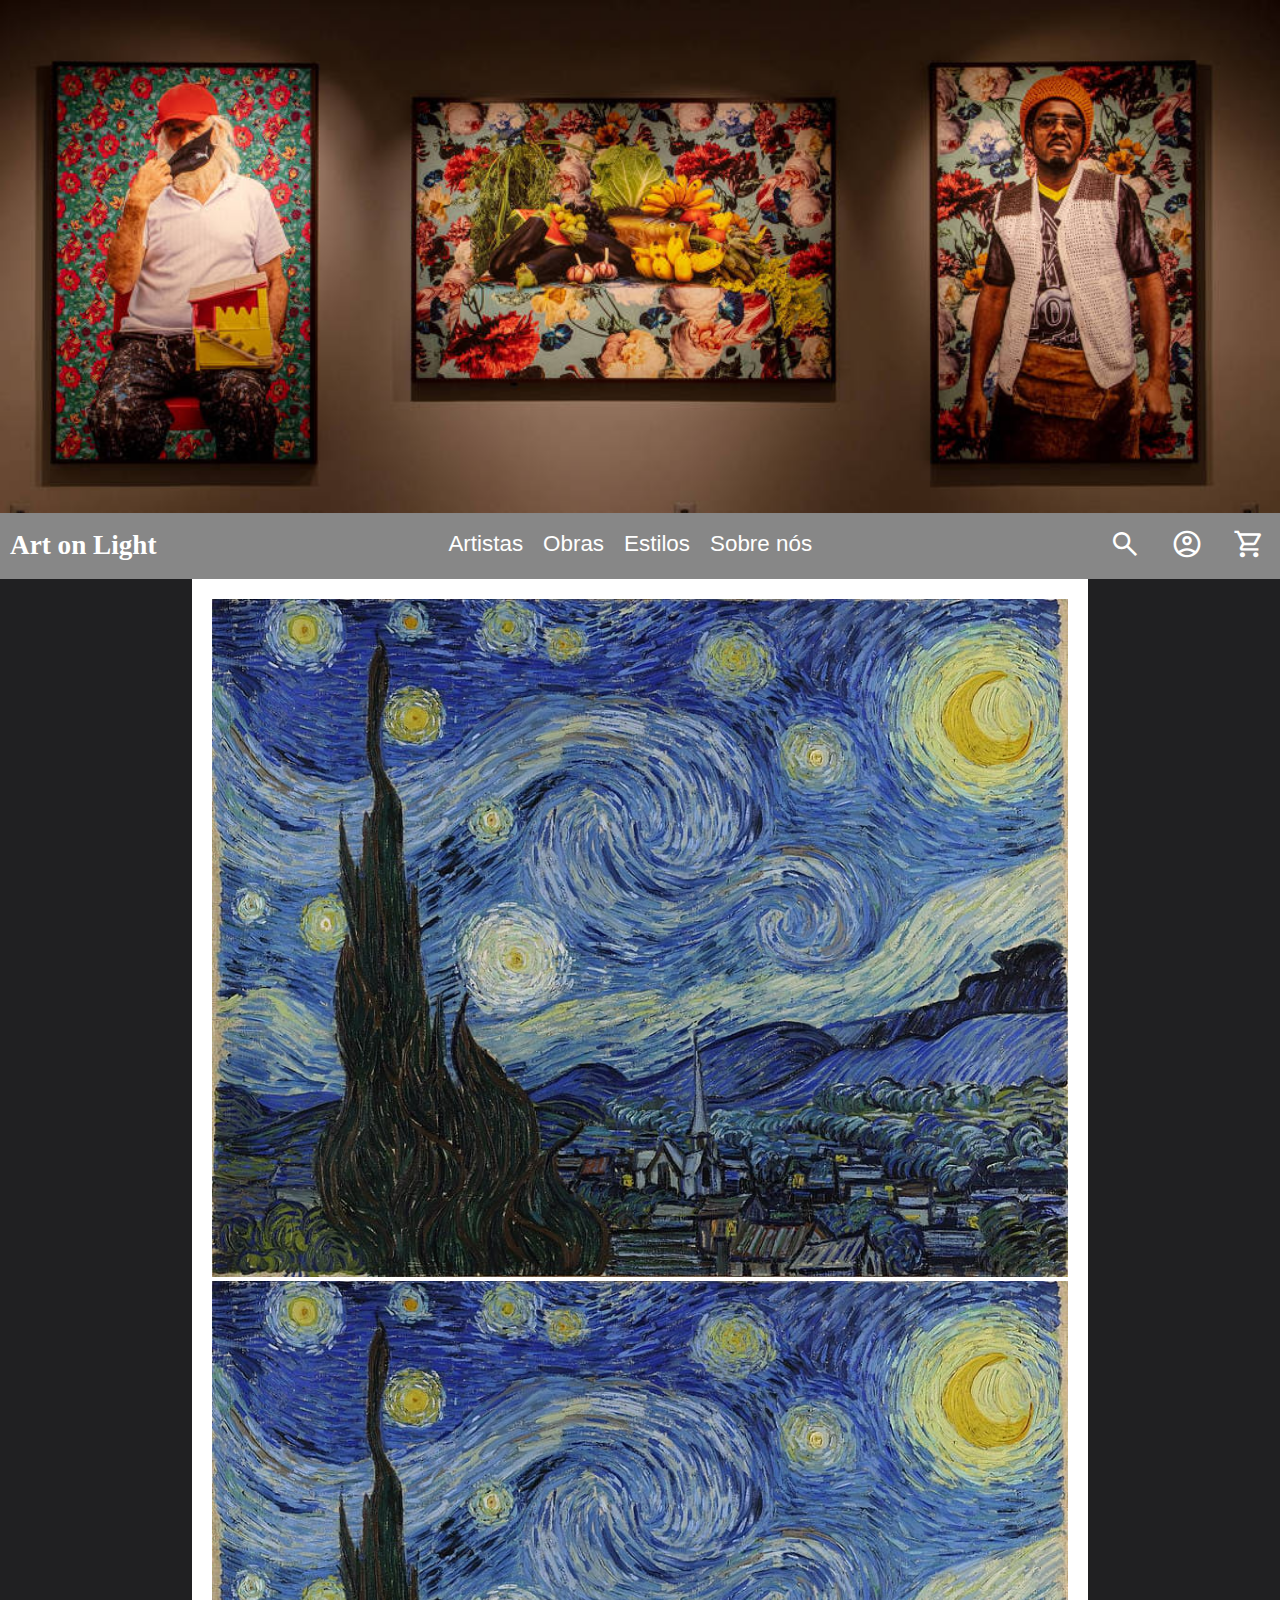
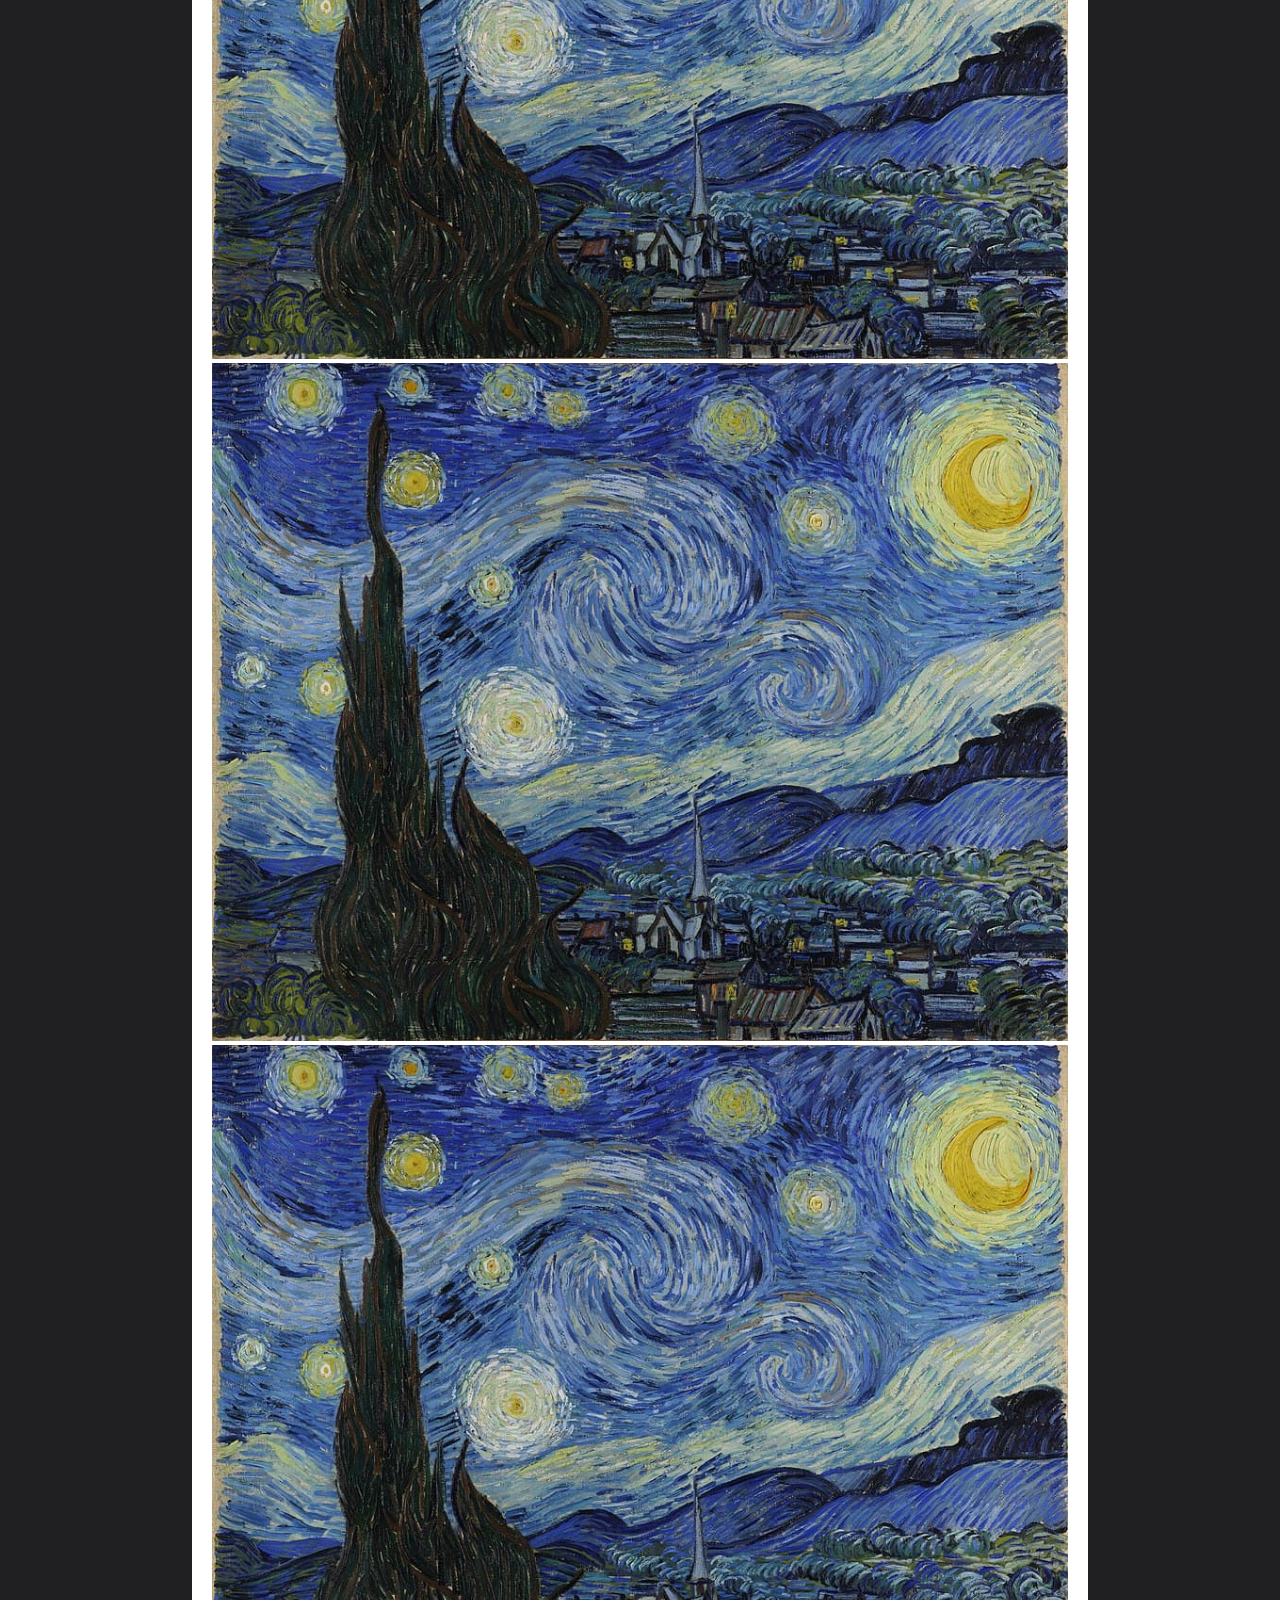
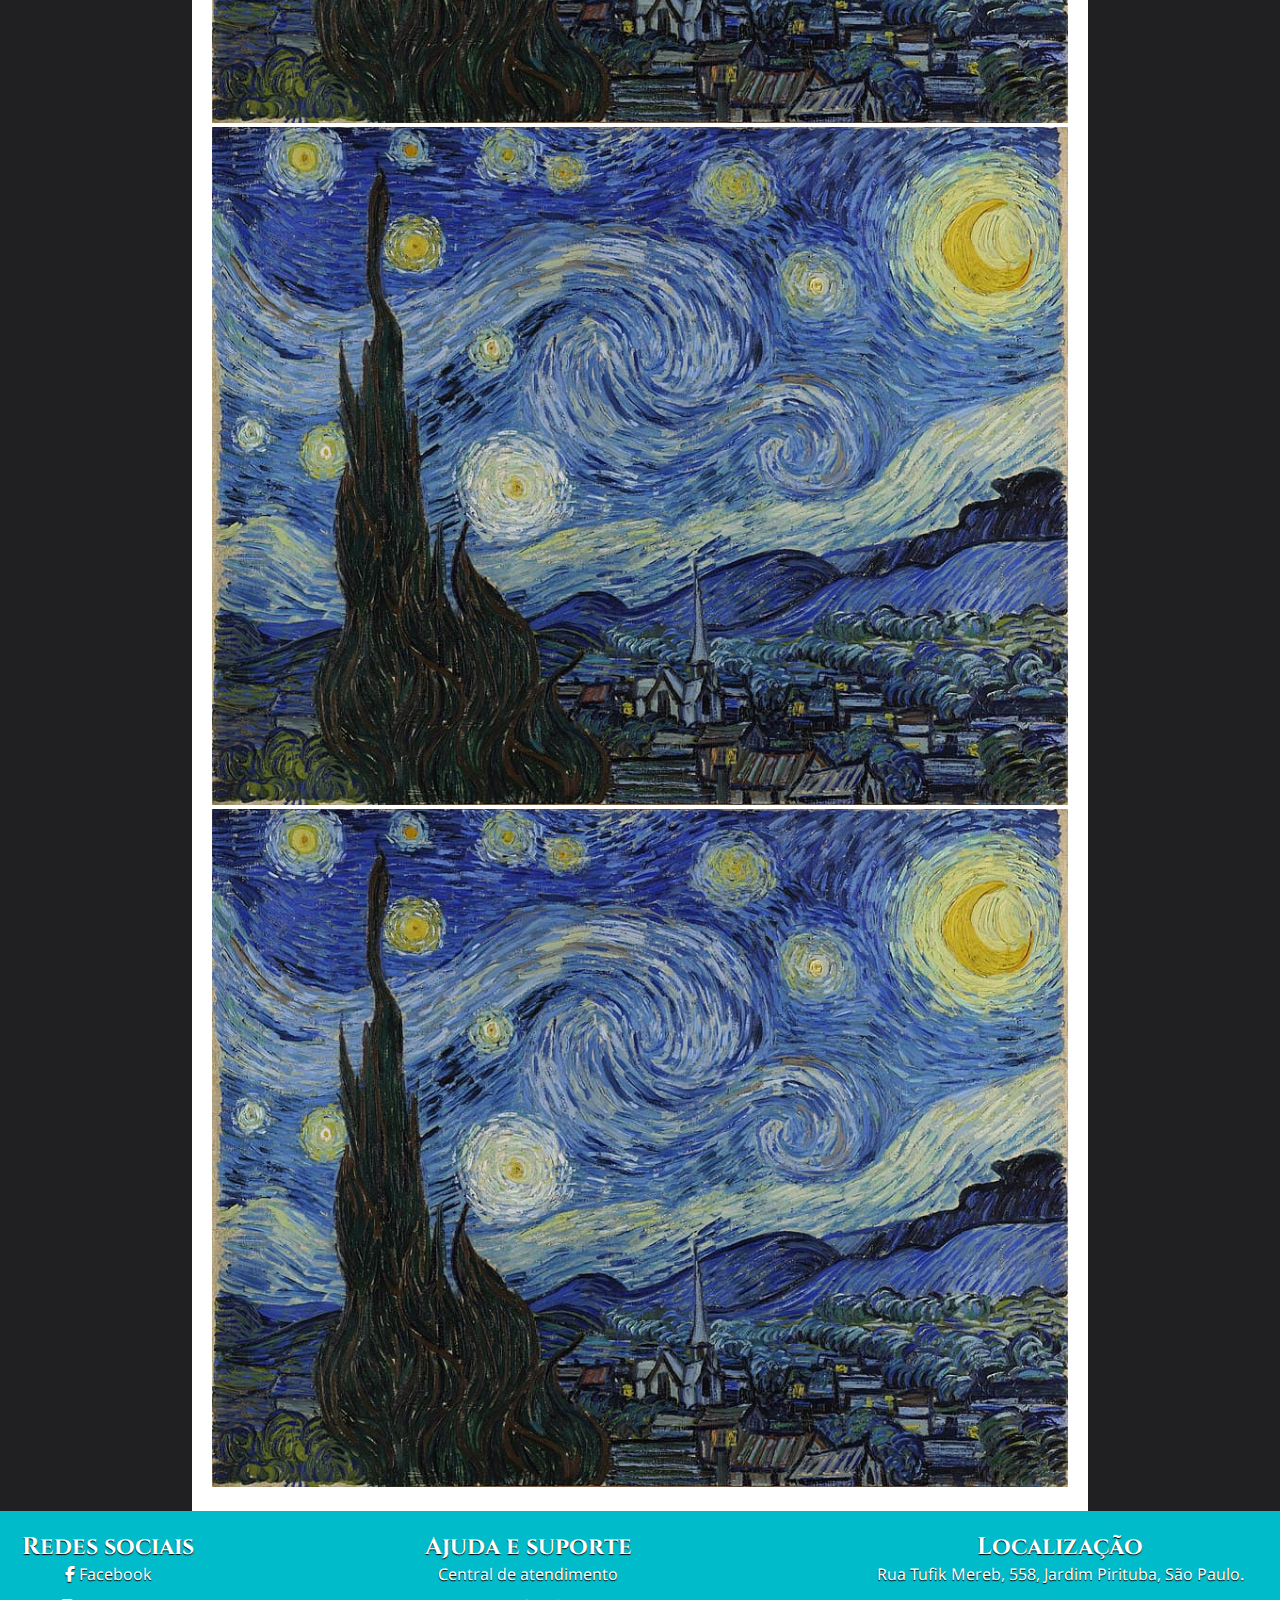
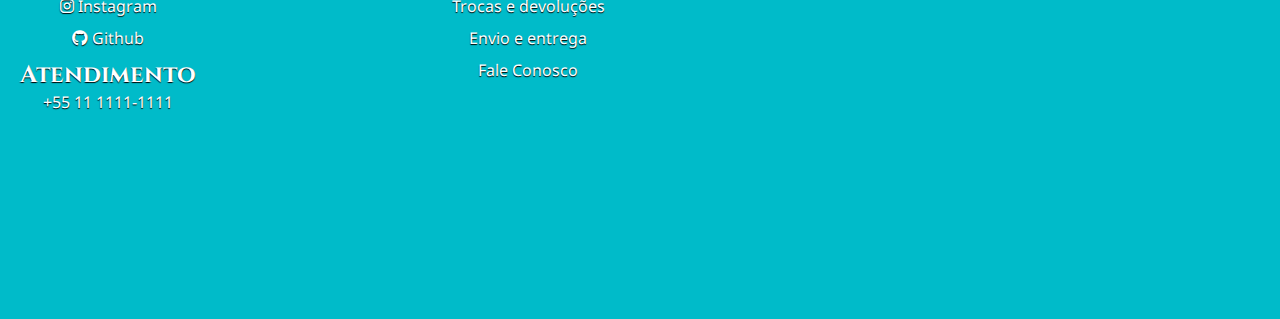
==== art_in_light/index.html @ b4e181e1 "Projeto Art on light" ====
<!DOCTYPE html>
<html lang="pt-br">
<head>
    <meta charset="UTF-8">
    <meta name="viewport" content="width=device-width, initial-scale=1.0">
    <title>Art in Light</title>
    <link rel="stylesheet" href="https://cdnjs.cloudflare.com/ajax/libs/font-awesome/6.7.2/css/all.min.css" integrity="sha512-Evv84Mr4kqVGRNSgIGL/F/aIDqQb7xQ2vcrdIwxfjThSH8CSR7PBEakCr51Ck+w+/U6swU2Im1vVX0SVk9ABhg==" crossorigin="anonymous" referrerpolicy="no-referrer" />
    <link rel="shortcut icon" href="imagens/favicon.ico" type="image/x-icon">
    <link href="https://fonts.googleapis.com/css2?family=Material+Symbols+Outlined" rel="stylesheet" />
    <link rel="stylesheet" href="style/style.css">
    <link rel="stylesheet" href="style/media-query.css">
</head>
<body>
    <script src="script/script.js"></script>
    <header>
        <img src="imagens/galeria.jpg"alt="Imagem">
    </header>
    <nav>
        <a href="#" >Art on Light</a>
        <menu id="itens" >
                <ul>
                    <li><a href="#">Artistas</a></li>
                    <li><a href="#">Obras</a></li>
                    <li><a href="#">Estilos</a>
                        <ul>
                            <li><a href="#">Surrealista</a></li>
                            <li><a href="#">Modernista</a></li>
                            <li><a href="#">Abstrata</a></li>
                            <li><a href="#">Realista</a></li>
                        </ul>
                    <li><a href="#">Sobre nós</a></li>
                </ul>
        </menu>
        <div class="menu-direita">
            <ul>
                <li><a href="#"><i class="material-symbols-outlined">search</i></a></li>
                <li><a href="#"><i class="material-symbols-outlined">account_circle</i></a></li>
                <li><a href="#"><i class="material-symbols-outlined">shopping_cart</i></a></li>
            </ul>
        </div>
    </nav>
    <main>
        <article>

            <div class="quadros"><img src="imagens/quadro.jpg" alt="quadro"></div>
            <div class="quadros"><img src="imagens/quadro.jpg" alt="quadro"></div>
            <div class="quadros"><img src="imagens/quadro.jpg" alt="quadro"></div>
            <div class="quadros"><img src="imagens/quadro.jpg" alt="quadro"></div>
            <div class="quadros"><img src="imagens/quadro.jpg" alt="quadro"></div>
            <div class="quadros"><img src="imagens/quadro.jpg" alt="quadro"></div>
            
        </article>
    </main>
    <footer>
        <div class="redes">
            <h3>Redes sociais</h3>
            <ul>
                <li><a href="#"><i class="fab fa-facebook-f"></i> Facebook</a></li>
                <li><a href="#"><i class="fa-brands fa-instagram"></i> Instagram</a></li>
                <li><a href="#"><i class="fa-brands fa-github"></i> Github</a></li>
            </ul>
            <h3>Atendimento</h3>
            <p>+55 11 1111-1111</p>
        </div>
        <div class="ajuda">
            <h3>Ajuda e suporte</h3>
            <a href="#">Central de atendimento</a>
            <a href="#">Trocas e devoluções</a>
            <a href="#">Envio e entrega</a>
            <a href="#">Fale Conosco</a>
        </div>
        <div class="localizacao">
            <h3>Localização</h3>
            <p>Rua Tufik Mereb, 558, Jardim Pirituba, São Paulo.
            </p>
            <iframe src="https://www.google.com/maps/embed?pb=!1m18!1m12!1m3!1d3660.4433364951647!2d-46.7196726!3d-23.4444677!2m3!1f0!2f0!3f0!3m2!1i1024!2i768!4f13.1!3m3!1m2!1s0x94cefbc7f1135559%3A0x78a8c48839ca7af3!2sRua%20Tufik%20Mereb%2C%20558%20-%20Jardim%20Pirituba%2C%20S%C3%A3o%20Paulo%20-%20SP%2C%2002985-000!5e0!3m2!1spt-BR!2sbr!4v1739665181590!5m2!1spt-BR!2sbr" width="400" height="300" style="border:0;" allowfullscreen="" loading="lazy" referrerpolicy="no-referrer-when-downgrade"></iframe>
        </div>
    </footer>
    
</body>
</html>
---- art_in_light/style/style.css ----
@charset "UTF-8";

@import url('https://fonts.googleapis.com/css2?family=Monsieur+La+Doulaise&display=swap');

@import url('https://fonts.googleapis.com/css2?family=Cinzel:wght@400..900&display=swap');

@import url('https://fonts.googleapis.com/css2?family=Noto+Serif:ital,wght@0,100..900;1,100..900&display=swap');

@import url('https://fonts.googleapis.com/css2?family=Noto+Sans:ital,wght@0,100..900;1,100..900&display=swap');

/* VARIÁVEIS DE COR E DE FONTE */
:root {
    --color01:#00747C;
    --color02:#00BBC9;
    --color03:#CACACA;
    --color04:#878787;
    --color05:#202022;
    --font-name: "Monsieur La Doulaise", serif;
    --font-head: "Cinzel", serif;
    --font-menu: "Noto Serif", serif;
    --font-text: "Noto Sans", sans-serif;
}

* {
    margin:0px;
    padding: 0px;
    box-sizing: border-box;
}


body{
    font-family: Arial, Helvetica, sans-serif;
    
}
/* CABEÇALHO */
header {
    display: block;
}

header img {
    display: block;
    width: 100%;
}

/* CORPO DO MENU */
nav {
    display: flex;
    flex-flow: column nowrap;
    background-color: var(--color03);
    text-align: center;
}

nav > a {
    display: block;
    background-color: var(--color04);
    color: white;
    text-decoration: none;
    font-family:'Times New Roman', Times, serif;
    font-size: 1.3em;
    font-weight: bold;
    margin: 3px 0px;
    padding: 10px;
    
}


/* MENU */
menu {
    display: flex;
    flex-flow: column nowrap;
    
}

menu#itens > a:hover {
    background-color: var(--color05);
}

menu > ul {
    list-style-type: none;
    
}

menu > ul > li > a {
    display: block;
    background-color: var(--color04);
    padding: 10px;
    margin-bottom: 3px;
    color: white;
    text-decoration: none;


}

menu > ul > li > a:hover {
    background-color: var(--color05);
}

menu > ul > li > ul {
    list-style-type: none;
   
}

menu > ul > li > ul > li {
    list-style-type: none;
}

menu > ul > li > ul > li > a {
    display: block;
    background-color: var(--color03);
    padding: 10px;
    margin-bottom: 3px; 
    color: black;
    text-decoration: none;

}

menu > ul > li > ul > li > a:hover {
    background-color: var(--color04);
    color: white;
}

.menu-direita > ul {
    list-style-type: none;
}

.menu-direita > ul > li > a {
    display: block;
    background-color: var(--color04);
    padding: 10px;
    margin-bottom: 3px;
    color: white;
    text-decoration: none;
}

div.menu-direita > ul > li > a:hover {
    background-color: var(--color05);
}
/* DROPDOWN MENU*/

menu > ul > li > ul {
    display: none;
}

menu > ul > li:hover > ul{
    display: block;
    background-color: #878787;
}

menu > ul > li > ul > li > a {
    display: block;
}
/* CORPO */

main {
    display: block;
    margin: auto;
}

article {
    display: flex;
    flex-direction: column;
}

.quadros {
    width: 100%;
}

.quadros > img {
    margin: auto;
    width: 100%;
}

/* RODAPÉ */
footer {
    background-color: var(--color02);
    text-align: center;
    padding: 10px;
    color: white;
    text-shadow: 0px 1px 1px black;
}

footer h3 {
    font-family: var(--font-head);
    font-size: 1.5em;
}

footer p {
    font-family: var(--font-text);
}

.redes {
    margin-bottom: 20px;
}

.redes > ul > li {
    list-style-type: none;
}

.redes > ul > li > a {
    
    font-family: var(--font-text);
    text-decoration: none;
    color: white;
    font-size: 1em;
}

.redes > ul > li > a:hover {
    text-decoration: underline;
} 

.ajuda {
    margin-bottom: 20px;
}

.ajuda > a {
    display: block;
    font-family: var(--font-text);
    text-decoration: none;
    color: white;
    font-size: 1em;
}

.ajuda > a:hover {
    text-decoration: underline;
}

.localizacao > p {
    margin-bottom: 10px;
}
---- art_in_light/style/media-query.css ----
@charset "UTF-*";

/* VARIÁVEIS DE COR E DE FONTE */
:root {
    --color01:#00747C;
    --color02:#00BBC9;
    --color03:#CACACA;
    --color04:#878787;
    --color05:#202022;
    --font-name: "Monsieur La Doulaise", serif;
    --font-head: "Cinzel", serif;
    --font-menu: "Noto Serif", serif;
    --font-text: "Noto Sans", sans-serif;
}

@media screen and (min-width: 768px) and (max-width: 992px) {
    body {
        background-color: var(--color05);
    }
    
    main{
        width: 80vw;
        padding: 20px;
        background-color: white;
    }
    
}

@media screen and (min-width: 992px){
    /* NAV */
    nav {
        display: flex;
        flex-flow: row nowrap;
        justify-content: space-between;
        align-items: center;
        position: relative;
        background-color: var(--color04);
    }
    nav > a{
        display:block;
        font-size: 1.7em;
        margin: 3px 0px;
    }
    /* MENU */
    menu {
        display: flex;
        flex-flow: row nowrap;

    }
    
    menu > ul {
        display: flex;
        flex-flow: row nowrap;
    }
    menu > ul > li > a {
        font-size: 1.4em;
        padding: 10px;
    
    }

    /* DROPDOWN MENU*/

    menu > ul > li > ul {
        display: none;
        position: absolute;

    }

    menu > ul > li > ul > li > a {
        font-size: 1.4em;

    }

    /* MENU-DIREITA */
    .menu-direita > ul {
        display: flex;
        flex-flow: row nowrap;

    }
    
    .menu-direita > ul > li > a {
        padding: 10px;
        margin: 5px 5px;
        
    }

    .menu-direita > ul > li > a > i{
        font-size: 2em;
    }

    .menu-direita > ul > li > ul > li{
        text-align: center;
    }
    
    /* CORPO */

    body {
        background-color: var(--color05);

    }
    main {
        display: block;
        width: 70vw;
        background-color: white;
        padding: 20px;
    }
    /* RODAPÉ */
    footer {
        display: flex;
        padding: 20px;
        justify-content: space-between;
    }
    
    .redes > ul > li {
        margin-bottom: 10px;
    }

    .ajuda a {
        margin-bottom: 10px;
    }

}
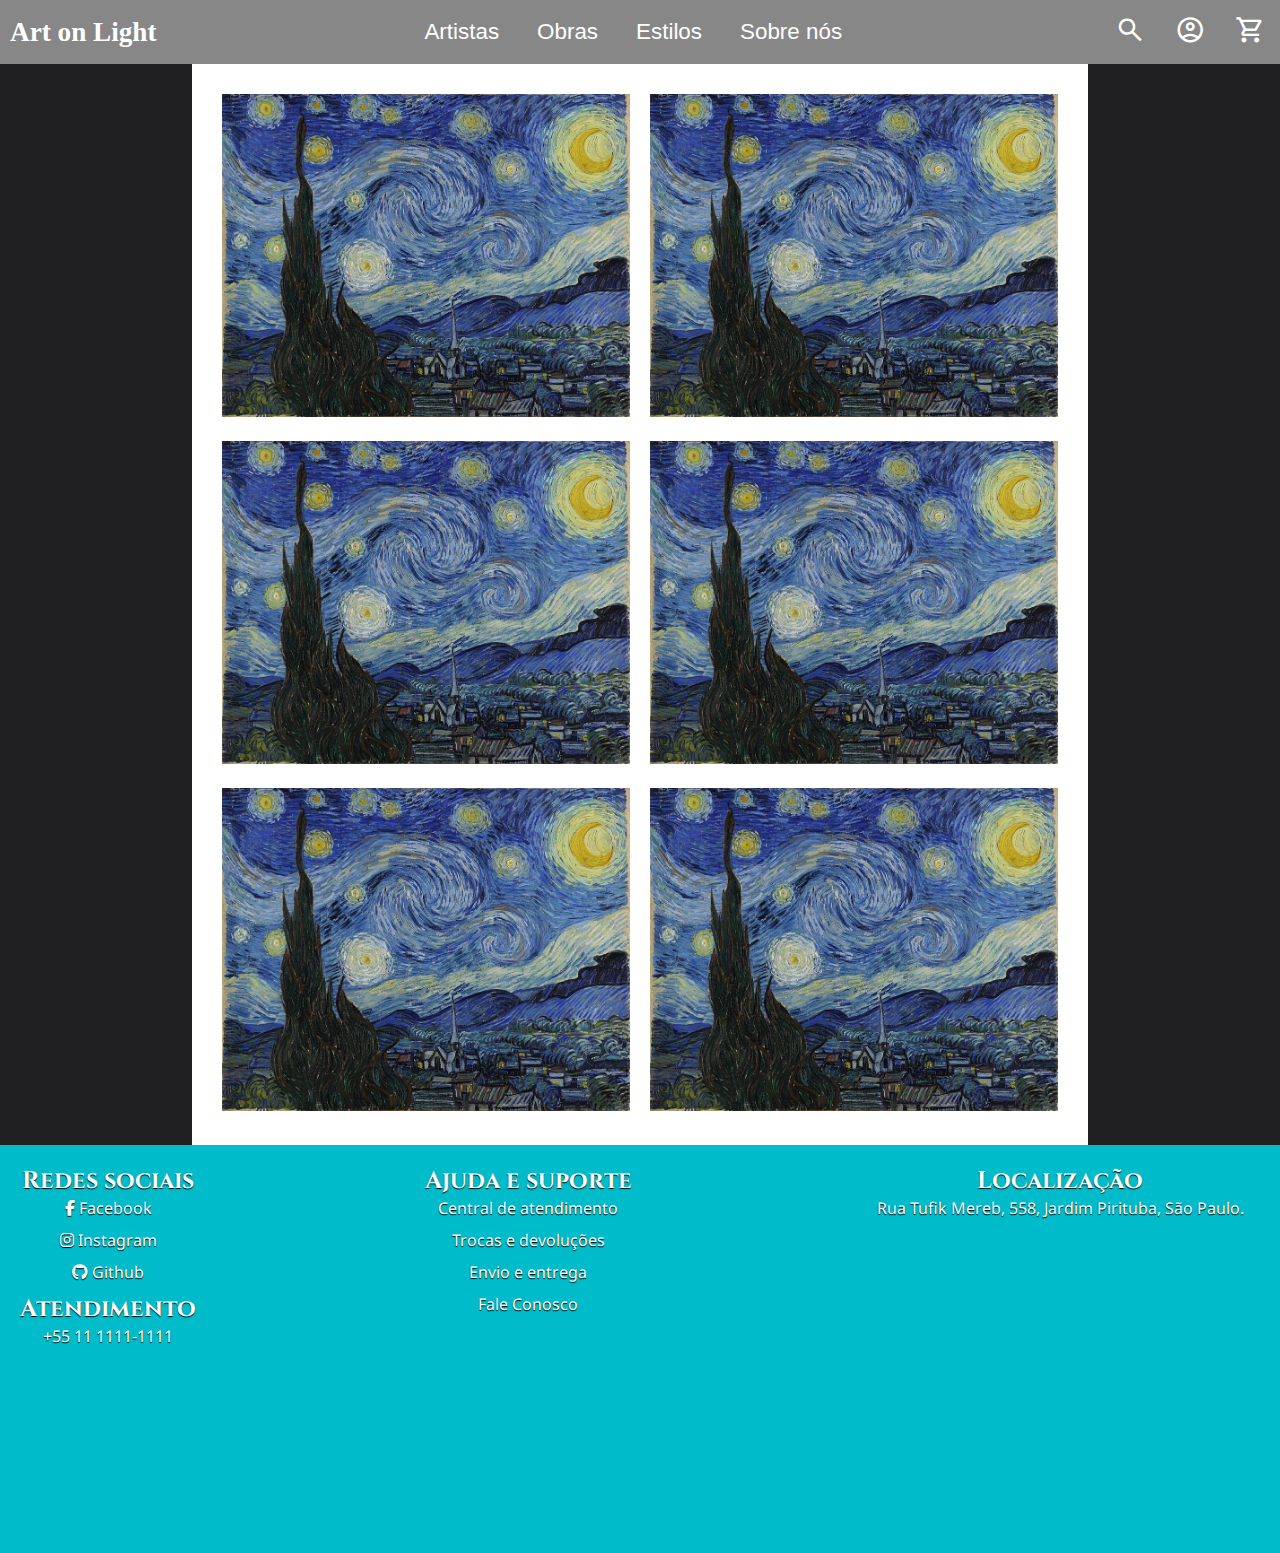
==== commit 1cf46c59: "Atualizações do projeto" ====
--- a/art_in_light/index.html
+++ b/art_in_light/index.html
@@ -13,34 +13,34 @@
 <body>
     <script src="script/script.js"></script>
     <header>
-        <img src="imagens/galeria.jpg"alt="Imagem">
+        <nav>
+            <a href="#" >Art on Light</a>
+            <menu id="itens" >
+                    <ul>
+                        <li><a href="#">Artistas</a></li>
+                        <li><a href="#">Obras</a></li>
+                        <li><a href="#">Estilos</a>
+                            <ul>
+                                <li><a href="#">Surrealista</a></li>
+                                <li><a href="#">Modernista</a></li>
+                                <li><a href="#">Abstrata</a></li>
+                                <li><a href="#">Realista</a></li>
+                            </ul>
+                        <li><a href="#">Sobre nós</a></li>
+                    </ul>
+            </menu>
+        
+            <div class="menu-direita">
+                <ul>
+                    <li><a href="#"><i class="material-symbols-outlined">search</i></a></li>
+                    <li><a href="#"><i class="material-symbols-outlined">account_circle</i></a></li>
+                    <li><a href="#"><i class="material-symbols-outlined">shopping_cart</i></a></li>
+                </ul>
+            </div>
+        </nav>
     </header>
-    <nav>
-        <a href="#" >Art on Light</a>
-        <menu id="itens" >
-                <ul>
-                    <li><a href="#">Artistas</a></li>
-                    <li><a href="#">Obras</a></li>
-                    <li><a href="#">Estilos</a>
-                        <ul>
-                            <li><a href="#">Surrealista</a></li>
-                            <li><a href="#">Modernista</a></li>
-                            <li><a href="#">Abstrata</a></li>
-                            <li><a href="#">Realista</a></li>
-                        </ul>
-                    <li><a href="#">Sobre nós</a></li>
-                </ul>
-        </menu>
-        <div class="menu-direita">
-            <ul>
-                <li><a href="#"><i class="material-symbols-outlined">search</i></a></li>
-                <li><a href="#"><i class="material-symbols-outlined">account_circle</i></a></li>
-                <li><a href="#"><i class="material-symbols-outlined">shopping_cart</i></a></li>
-            </ul>
-        </div>
-    </nav>
     <main>
-        <article>
+        <section class="galeria">
 
             <div class="quadros"><img src="imagens/quadro.jpg" alt="quadro"></div>
             <div class="quadros"><img src="imagens/quadro.jpg" alt="quadro"></div>
@@ -49,7 +49,7 @@
             <div class="quadros"><img src="imagens/quadro.jpg" alt="quadro"></div>
             <div class="quadros"><img src="imagens/quadro.jpg" alt="quadro"></div>
             
-        </article>
+        </section>
     </main>
     <footer>
         <div class="redes">
--- a/art_in_light/style/style.css
+++ b/art_in_light/style/style.css
@@ -33,14 +33,6 @@
     
 }
 /* CABEÇALHO */
-header {
-    display: block;
-}
-
-header img {
-    display: block;
-    width: 100%;
-}
 
 /* CORPO DO MENU */
 nav {
@@ -161,14 +153,23 @@
     flex-direction: column;
 }
 
-.quadros {
+.galeria {
+    display: flex;
+    flex-direction: row;
+    flex-wrap: wrap;
+    max-width: 1200px;
+    margin: 0 auto;
+
+}
+.galeria > .quadros {
+   flex: 1 1 400px;
+   margin: 10px;
+}
+.quadros img{
     width: 100%;
 }
 
-.quadros > img {
-    margin: auto;
-    width: 100%;
-}
+
 
 /* RODAPÉ */
 footer {
--- a/art_in_light/style/media-query.css
+++ b/art_in_light/style/media-query.css
@@ -1,4 +1,4 @@
-@charset "UTF-*";
+@charset "UTF-8";
 
 /* VARIÁVEIS DE COR E DE FONTE */
 :root {
@@ -14,6 +14,7 @@
 }
 
 @media screen and (min-width: 768px) and (max-width: 992px) {
+
     body {
         background-color: var(--color05);
     }
@@ -45,17 +46,17 @@
     menu {
         display: flex;
         flex-flow: row nowrap;
+    }
 
-    }
-    
     menu > ul {
         display: flex;
         flex-flow: row nowrap;
     }
+
     menu > ul > li > a {
         font-size: 1.4em;
-        padding: 10px;
-    
+        padding: 14px;
+        margin: 5px 5px;
     }
 
     /* DROPDOWN MENU*/
@@ -85,7 +86,7 @@
     }
 
     .menu-direita > ul > li > a > i{
-        font-size: 2em;
+        font-size: 1.9em;
     }
 
     .menu-direita > ul > li > ul > li{
@@ -104,6 +105,7 @@
         background-color: white;
         padding: 20px;
     }
+    
     /* RODAPÉ */
     footer {
         display: flex;
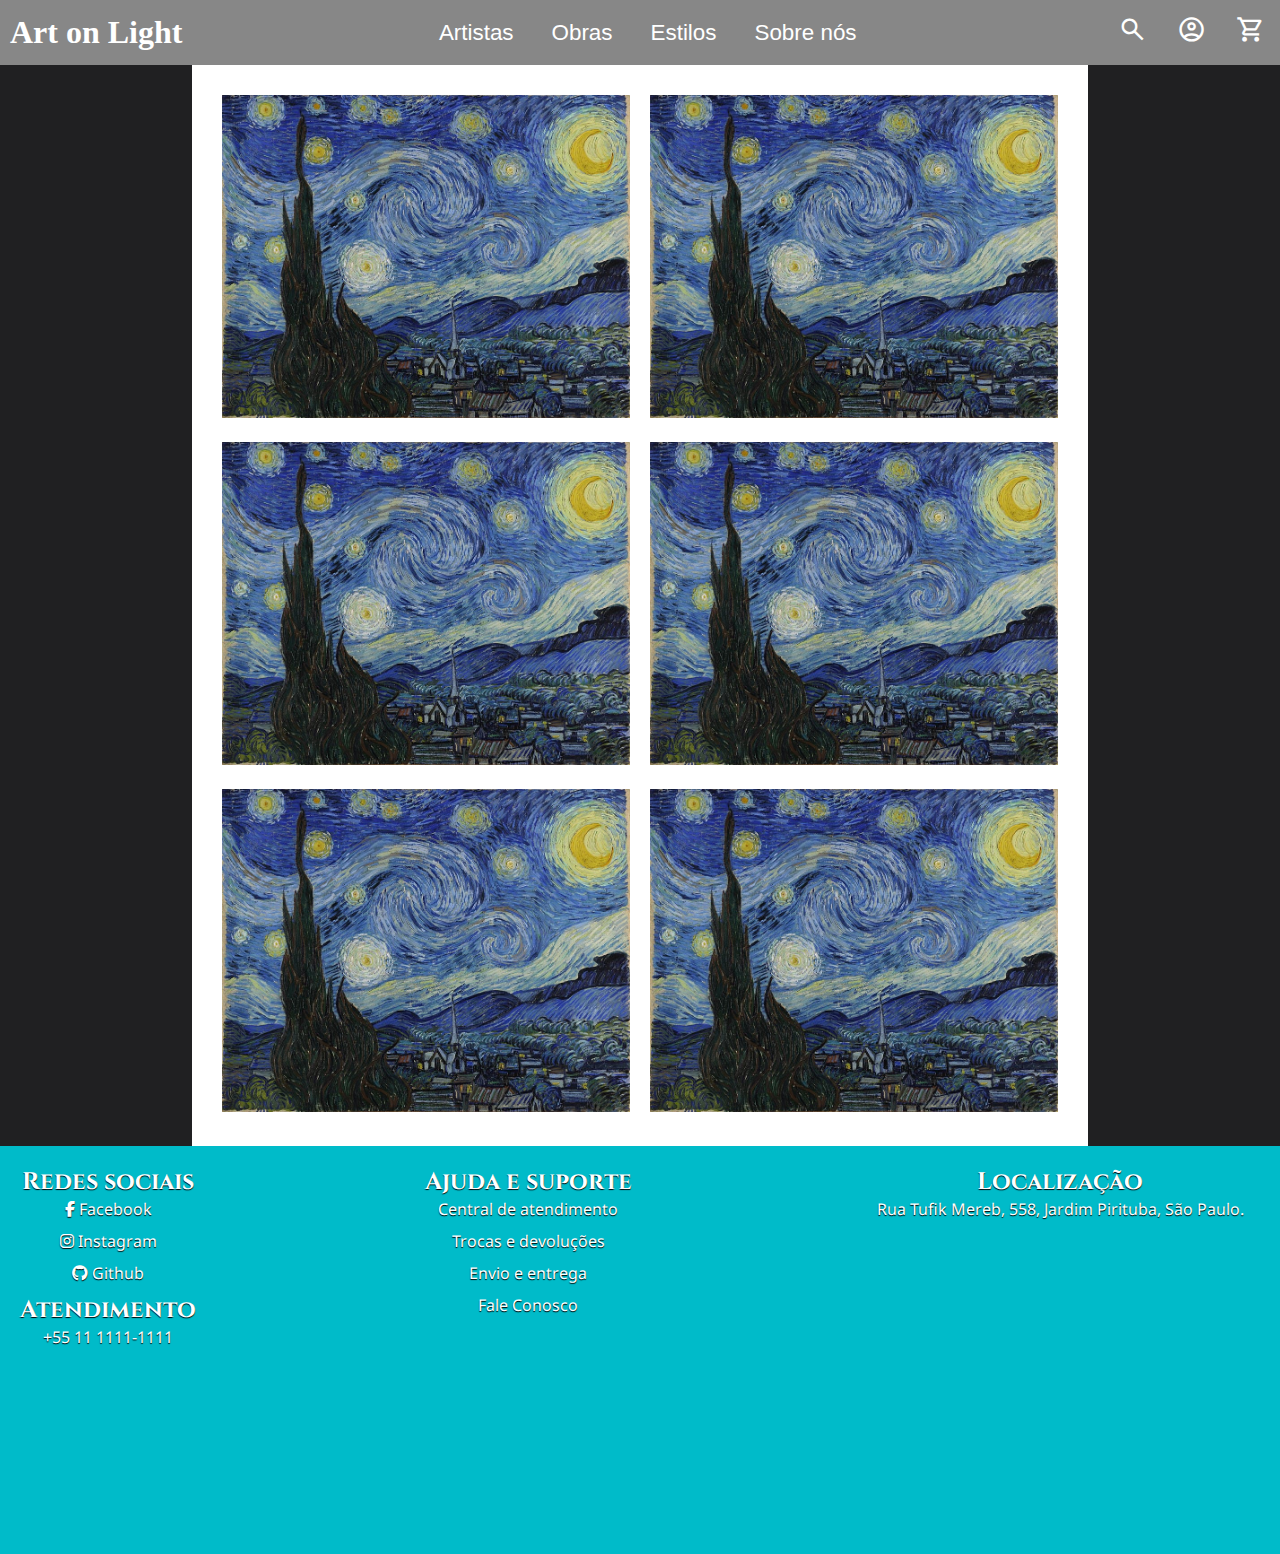
==== commit 761c48bf: "projeto pessoal de galeria" ====
--- a/art_in_light/index.html
+++ b/art_in_light/index.html
@@ -8,13 +8,16 @@
     <link rel="shortcut icon" href="imagens/favicon.ico" type="image/x-icon">
     <link href="https://fonts.googleapis.com/css2?family=Material+Symbols+Outlined" rel="stylesheet" />
     <link rel="stylesheet" href="style/style.css">
-    <link rel="stylesheet" href="style/media-query.css">
+    
 </head>
-<body>
-    <script src="script/script.js"></script>
+<body onresize="mudouTamanho()">
+    <script defer src="script/script.js"></script>
     <header>
         <nav>
-            <a href="#" >Art on Light</a>
+            <a href="#" class="logo">Art on Light</a>
+            <span id="burguer" class="material-symbols-outlined" onclick="clickMenu()">
+                menu
+                </span>
             <menu id="itens" >
                     <ul>
                         <li><a href="#">Artistas</a></li>
@@ -30,13 +33,13 @@
                     </ul>
             </menu>
         
-            <div class="menu-direita">
+            <menu id="itens2" class="menu-direita">
                 <ul>
                     <li><a href="#"><i class="material-symbols-outlined">search</i></a></li>
                     <li><a href="#"><i class="material-symbols-outlined">account_circle</i></a></li>
                     <li><a href="#"><i class="material-symbols-outlined">shopping_cart</i></a></li>
                 </ul>
-            </div>
+            </menu>
         </nav>
     </header>
     <main>
--- a/art_in_light/style/style.css
+++ b/art_in_light/style/style.css
@@ -42,24 +42,34 @@
     text-align: center;
 }
 
-nav > a {
+nav > .logo {
     display: block;
     background-color: var(--color04);
     color: white;
     text-decoration: none;
     font-family:'Times New Roman', Times, serif;
-    font-size: 1.3em;
+    font-size: 1.5em;
     font-weight: bold;
-    margin: 3px 0px;
-    padding: 10px;
-    
-}
-
+    margin-bottom: 3px;
+    padding: 10px;
+    
+}
+
+span#burguer {
+    background-color: var(--color04);
+    padding: 7px;
+    color: white;
+    cursor: pointer;
+}
+
+span#burguer:hover {
+    background-color: white;
+    color: black;
+}
 
 /* MENU */
 menu {
-    display: flex;
-    flex-flow: column nowrap;
+    display: none;
     
 }
 
@@ -227,4 +237,139 @@
 
 .localizacao > p {
     margin-bottom: 10px;
+}
+
+@media screen and (max-width: 768px){
+    body {
+        background-color: var(--color05);
+    }
+    
+    main{
+        width: 80vw;
+        padding: 20px;
+        background-color: white;
+    }
+    
+}
+
+@media screen and (min-width: 768px) and (max-width: 992px){
+    span#burguer {
+        display: none;
+    }
+
+    menu {
+        display: block;
+    }
+
+    body {
+        background-color: var(--color05);
+    }
+    
+    main{
+        width: 80vw;
+        padding: 20px;
+        background-color: white;
+    }
+    
+}
+
+@media screen and (min-width: 992px){
+    /* NAV */
+
+    nav {
+        display: flex;
+        flex-flow: row nowrap;
+        justify-content: space-between;
+        align-items: center;
+        position: relative;
+        background-color: var(--color04);
+    }
+    nav > .logo{
+        display:block;
+        font-size: 2em;
+        margin: 3px 0px;
+    }
+    /* MENU */
+
+    span#burguer {
+        display: none;
+    }
+    menu {
+        display: flex;
+        flex-flow: row nowrap;
+    }
+
+    menu > ul {
+        display: flex;
+        flex-flow: row nowrap;
+    }
+
+    menu > ul > li > a {
+        font-size: 1.4em;
+        padding: 14px;
+        margin: 5px 5px;
+    }
+
+    /* DROPDOWN MENU*/
+
+    menu > ul > li > ul {
+        display: none;
+        position: absolute;
+
+    }
+
+    menu > ul > li > ul > li > a {
+        font-size: 1.4em;
+
+    }
+
+    /* MENU-DIREITA */
+    .menu-direita > ul {
+        display: flex;
+        flex-flow: row nowrap;
+
+    }
+    
+    .menu-direita > ul > li > a {
+        padding: 10px;
+        margin: 5px 5px;
+        
+    }
+
+    .menu-direita > ul > li > a > i{
+        font-size: 1.3em;
+    }
+
+    .menu-direita > ul > li > ul > li{
+        text-align: center;
+    }
+    
+    /* CORPO */
+
+    body {
+        background-color: var(--color05);
+
+    }
+    main {
+        display: block;
+        width: 70vw;
+        background-color: white;
+        padding: 20px;
+    }
+    
+    /* RODAPÉ */
+    footer {
+        display: flex;
+        padding: 20px;
+        justify-content: space-between;
+    }
+    
+    .redes > ul > li {
+        margin-bottom: 10px;
+    }
+
+    .ajuda a {
+        margin-bottom: 10px;
+    }
+
 }